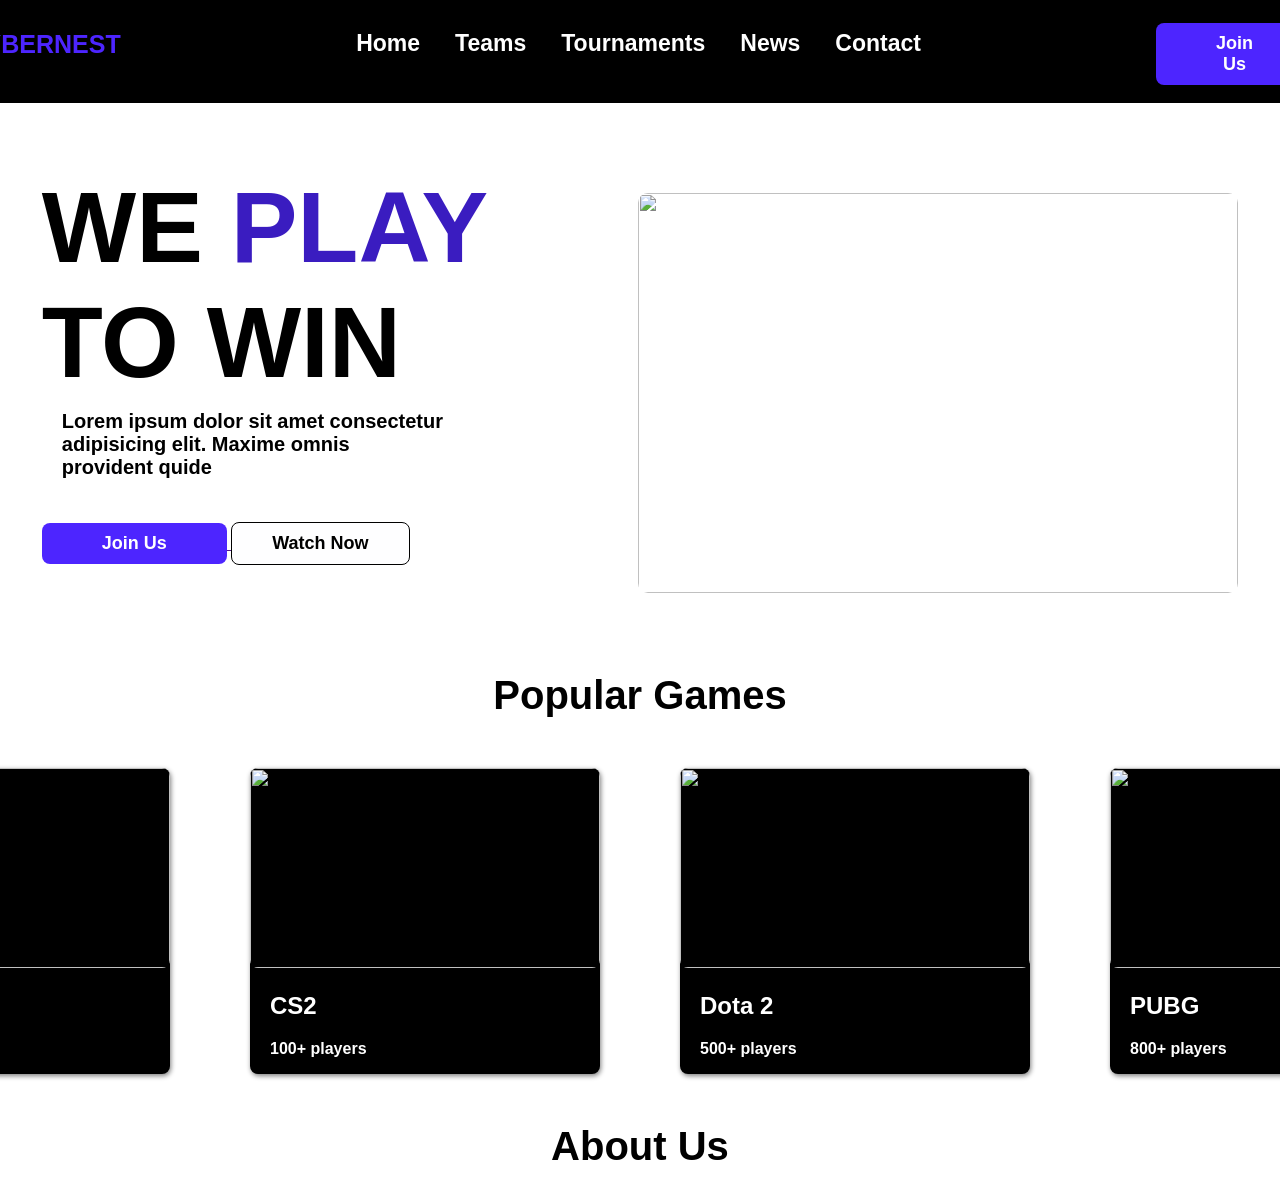
==== index.html @ 33ee45a5 "Add files via upload" ====
<!DOCTYPE html>
<html lang="en">
<head>
    <meta charset="UTF-8">
    <meta name="viewport" content="width=device-width, initial-scale=1.0">
    <title>CYBERNEST</title>
    <link rel="stylesheet" href="style.css">
    <link rel="stylesheet"  href="https://unpkg.com/aos@2.3.1/dist/aos.css">
</head>
<body>
    <header>
        <div>
        <h1 data-aos="fade-right" data-aos-delay="100" data-aos-duration="800">CYBERNEST</h1>
        </div>
     <a href="index.html">Home</a>
     <a href="teams.html">Teams</a>
     <a href="tournaments.html">Tournaments</a>
     <a href="news.html">News</a>
      <a href="contact.html">Contact</a>
     <div>
        <a href="contact.html">
        <button>Join Us</button>
        </a>
     </div>
    </header>

<main class="home">
 <div class="hero">
    <div>
<h1>WE <span>PLAY</span><br>TO WIN</h1>
<p>Lorem ipsum dolor sit amet consectetur<br> adipisicing elit. Maxime omnis<br> provident quide</p>
<a href="">
<button class="b1">Join Us</button>
</a>
<a href="">
<button class="b2">Watch Now</button> 
</a>   
</div>
<img src="images/images.jpg">
</div>
<h1 style="text-align: center; font-size: 40px; margin-top: 50px;">Popular Games</h1>
<div class="popular">
    <div>
     <img src="images/images (1).jpg">
     <h2>Valorant</h2>
     <p>50+ players</p>
    </div>
    <div>
     <img src="images/images (2).jpg">
     <h2>CS2</h2>
     <p>100+ players</p>
    </div>
    <div>
     <img src="images/imag.jpg">
     <h2>Dota 2</h2>
     <p>500+ players</p>
    </div>
    <div>
     <img src="images/images3.jpg">
     <h2>PUBG</h2>
     <p>800+ players</p>
    </div>
</div>
<div>
    <h1 style="text-align: center; font-size: 40px; margin-top: 50px;" >About Us</h1>

    <div>

    </div>
</div>
</main>

    <script src="https://unpkg.com/aos@2.3.1/dist/aos.js"></script>
    <script>
        AOS.init((once = true));
    </script>
</body>
</html>
---- style.css ----
header{
    top: 0;
    z-index: 1000;
    position: sticky;
    display: flex;
    gap: 35px;
    justify-content: center;
    background-color: black;
    color: white;
    padding-bottom: 18px;
}
body{
margin: 0;
padding: 0;
font-weight: bold;
font-family: 'Segoe UI', Tahoma, Geneva, Verdana, sans-serif;
}
header h1{
        padding-top: 13px;
    font-size: 25px;
    color: rgb(77, 37, 255);
    margin-right: 200px;
}
header a{
    font-size: 23px;
    padding-top: 30px;
    text-decoration: none;
   color: white;
}
header button{
 margin-left: 200px;
 background-color: rgb(77, 37, 255);
    border-radius: 8px;
    color: white ;
    border: none;
    padding: 10px 60px;
    margin-top: 23px;
    font-family: 'Segoe UI', Tahoma, Geneva, Verdana, sans-serif;
font-weight: bold;
font-size: 18px;
transition: 0.4s ease-in-out !important;
}
header button:hover{
    background-color: rgb(28, 11, 104);
}
.hero{
    display: flex;
justify-content: center;
margin-bottom: 80px;
gap: 150px;
}
.hero h1{
    font-size: 100px;
    margin-bottom: 10px;
}
.hero p{
    margin-top: 0;
    font-size: 20px;
}
.hero img{
    margin-top: 90px;
  width: 600px;
  height: 400px;
 border-radius: 10px;
}
span{
    color: rgb(58, 28, 192);
}
.popular img{
  width: 350px ;
  height: 200px;
  border-radius: 8px;
}
.popular{
    display: flex;
    margin-top: 50px;
    justify-content: center;
    gap: 80px;
}
.popular div{
    box-shadow: 1px 2px 5px grey;
    border-radius: 8px;
    color: white;
    background-color:  rgb(0, 0, 0);
}
.popular h2,p{
    margin-left: 20px;
}
.b1{
 background-color: rgb(77, 37, 255);
    border-radius: 8px;
    color: white ;
    border: none;
    padding: 10px 60px;
    margin-top: 23px;
    font-family: 'Segoe UI', Tahoma, Geneva, Verdana, sans-serif;
font-weight: bold;
font-size: 18px;
transition: 0.4s ease-in-out !important;
}
.b1:hover{
    background-color:  rgb(28, 11, 104);
}
.b2{
    background-color: rgb(254, 254, 255);
    border-radius: 8px;
    color: rgb(0, 0, 0) ;
    border: 1px solid black;
    padding: 10px 40px;
    margin-top: 23px;
    font-family: 'Segoe UI', Tahoma, Geneva, Verdana, sans-serif;
font-weight: bold;
font-size: 18px;
transition: 0.4s ease-in-out !important;
}
.b2:hover{
    background-color: rgb(207, 207, 207);
}
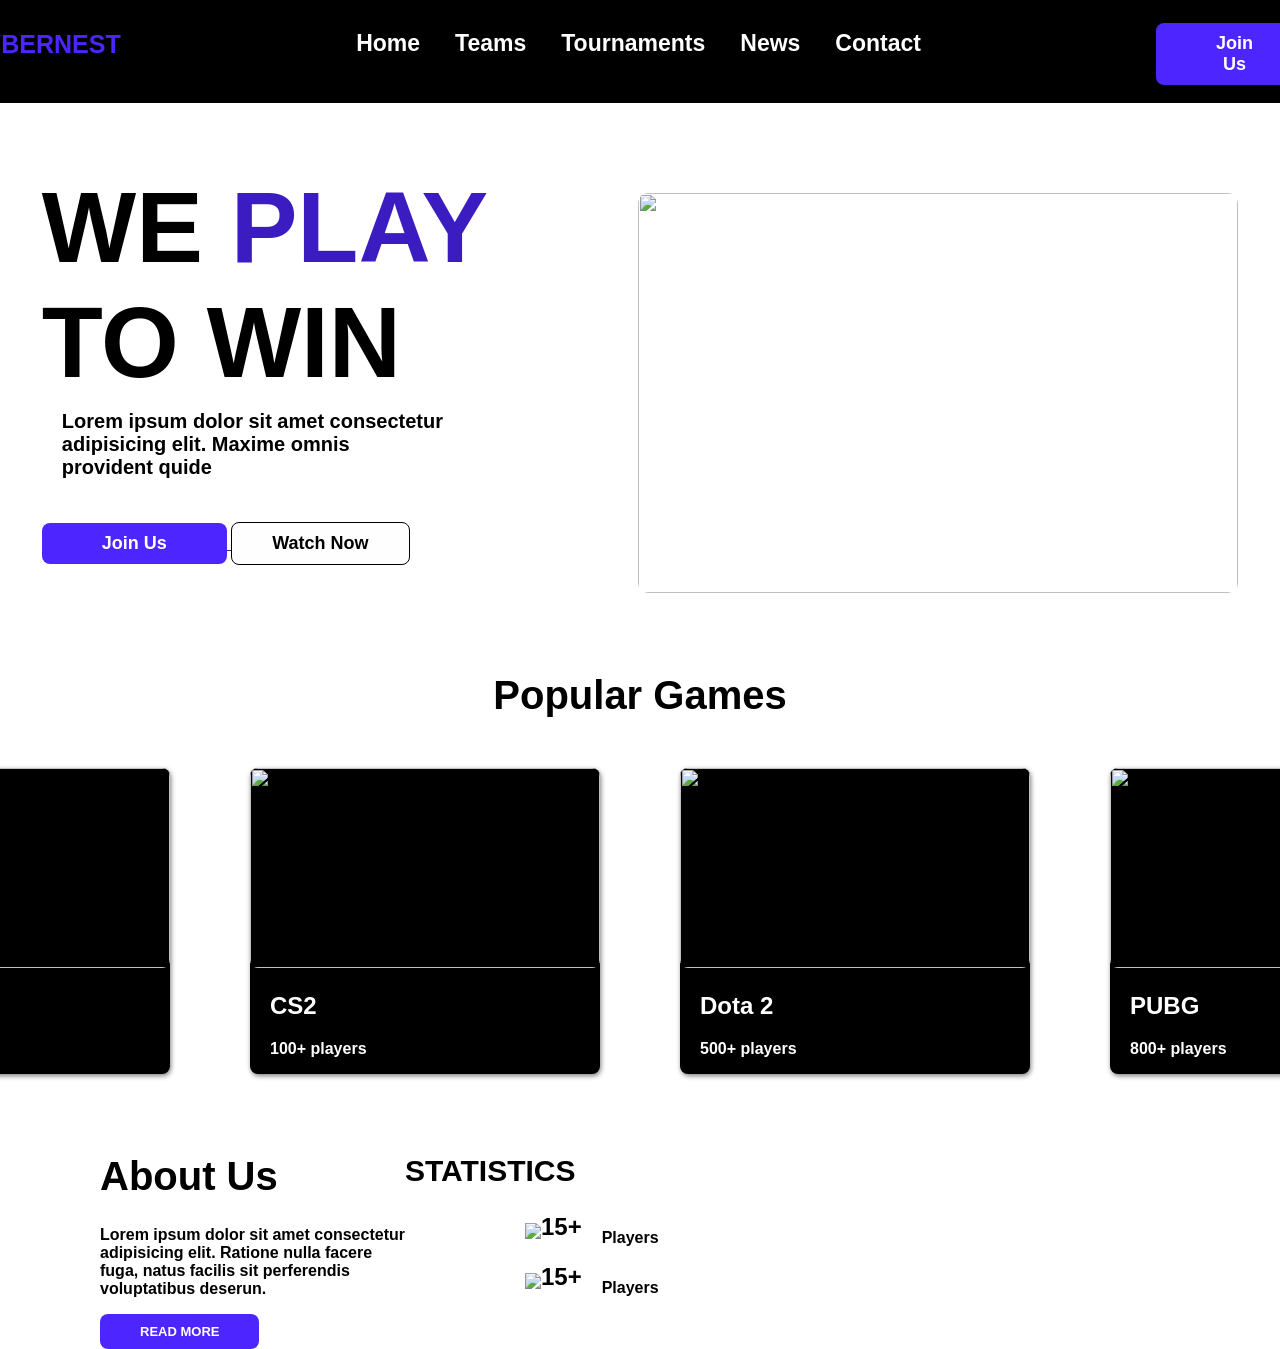
==== commit 1b252797: "Update index.html" ====
--- a/index.html
+++ b/index.html
@@ -36,37 +36,52 @@
 <button class="b2">Watch Now</button> 
 </a>   
 </div>
-<img src="images/images.jpg">
+<img src="images/img_img_gazeta_9497.jpg">
 </div>
 <h1 style="text-align: center; font-size: 40px; margin-top: 50px;">Popular Games</h1>
 <div class="popular">
     <div>
-     <img src="images/images (1).jpg">
+     <img src="images/valorant.webp">
      <h2>Valorant</h2>
      <p>50+ players</p>
     </div>
     <div>
-     <img src="images/images (2).jpg">
+     <img src="images/CS2banner.png">
      <h2>CS2</h2>
      <p>100+ players</p>
     </div>
     <div>
-     <img src="images/imag.jpg">
+     <img src="images/dota.jpg">
      <h2>Dota 2</h2>
      <p>500+ players</p>
     </div>
     <div>
-     <img src="images/images3.jpg">
+     <img src="images/pubg-battlegrounds-19vwb.avif">
      <h2>PUBG</h2>
      <p>800+ players</p>
     </div>
 </div>
-<div>
-    <h1 style="text-align: center; font-size: 40px; margin-top: 50px;" >About Us</h1>
-
+<div class="About">
     <div>
-
+    <h1 style=" font-size: 40px;" >About Us</h1>
+    <p>Lorem ipsum dolor sit amet consectetur<br> adipisicing elit. Ratione nulla facere<br> fuga, natus facilis sit perferendis<br> voluptatibus deserun.</p>
+    <a href="">
+    <button>READ MORE</button>
+    </a>
     </div>
+    <div class="STATISTICS">
+        <h2 style="font-size: 30px; ">STATISTICS</h2>
+        <div>
+     <img src="images/gamer (2).png" style="margin-top: 10px;">
+     <h2 style="margin-top: 0;">15+</h2>
+     <p>Players</p>
+     </div>
+     <div>
+          <img src="images/gamer (2).png" style="margin-top: 10px;">
+     <h2 style="margin-top: 0;">15+</h2>
+     <p>Players</p>
+     </div>
+      </div>
 </div>
 </main>
 
@@ -75,4 +90,4 @@
         AOS.init((once = true));
     </script>
 </body>
-</html>+</html>
--- a/style.css
+++ b/style.css
@@ -115,4 +115,32 @@
 }
 .b2:hover{
     background-color: rgb(207, 207, 207);
-}+}
+.About{
+    margin-left: 80px;
+    display: flex;
+}
+.About h1{
+    margin-left: 20px;
+    margin-top: 80px;
+}
+.About button{
+     background-color: rgb(77, 37, 255);
+    border-radius: 8px;
+    color: white ;
+    border: none;
+    margin-left: 20px;
+    padding: 10px 40px;
+    font-family: 'Segoe UI', Tahoma, Geneva, Verdana, sans-serif;
+font-weight: bold;
+font-size: 13px;
+transition: 0.4s ease-in-out !important;
+}
+.STATISTICS div{
+    text-align: center;
+    margin-left: 120px;
+    display: flex;
+}
+.STATISTICS h2{
+    margin-top: 80px;
+}
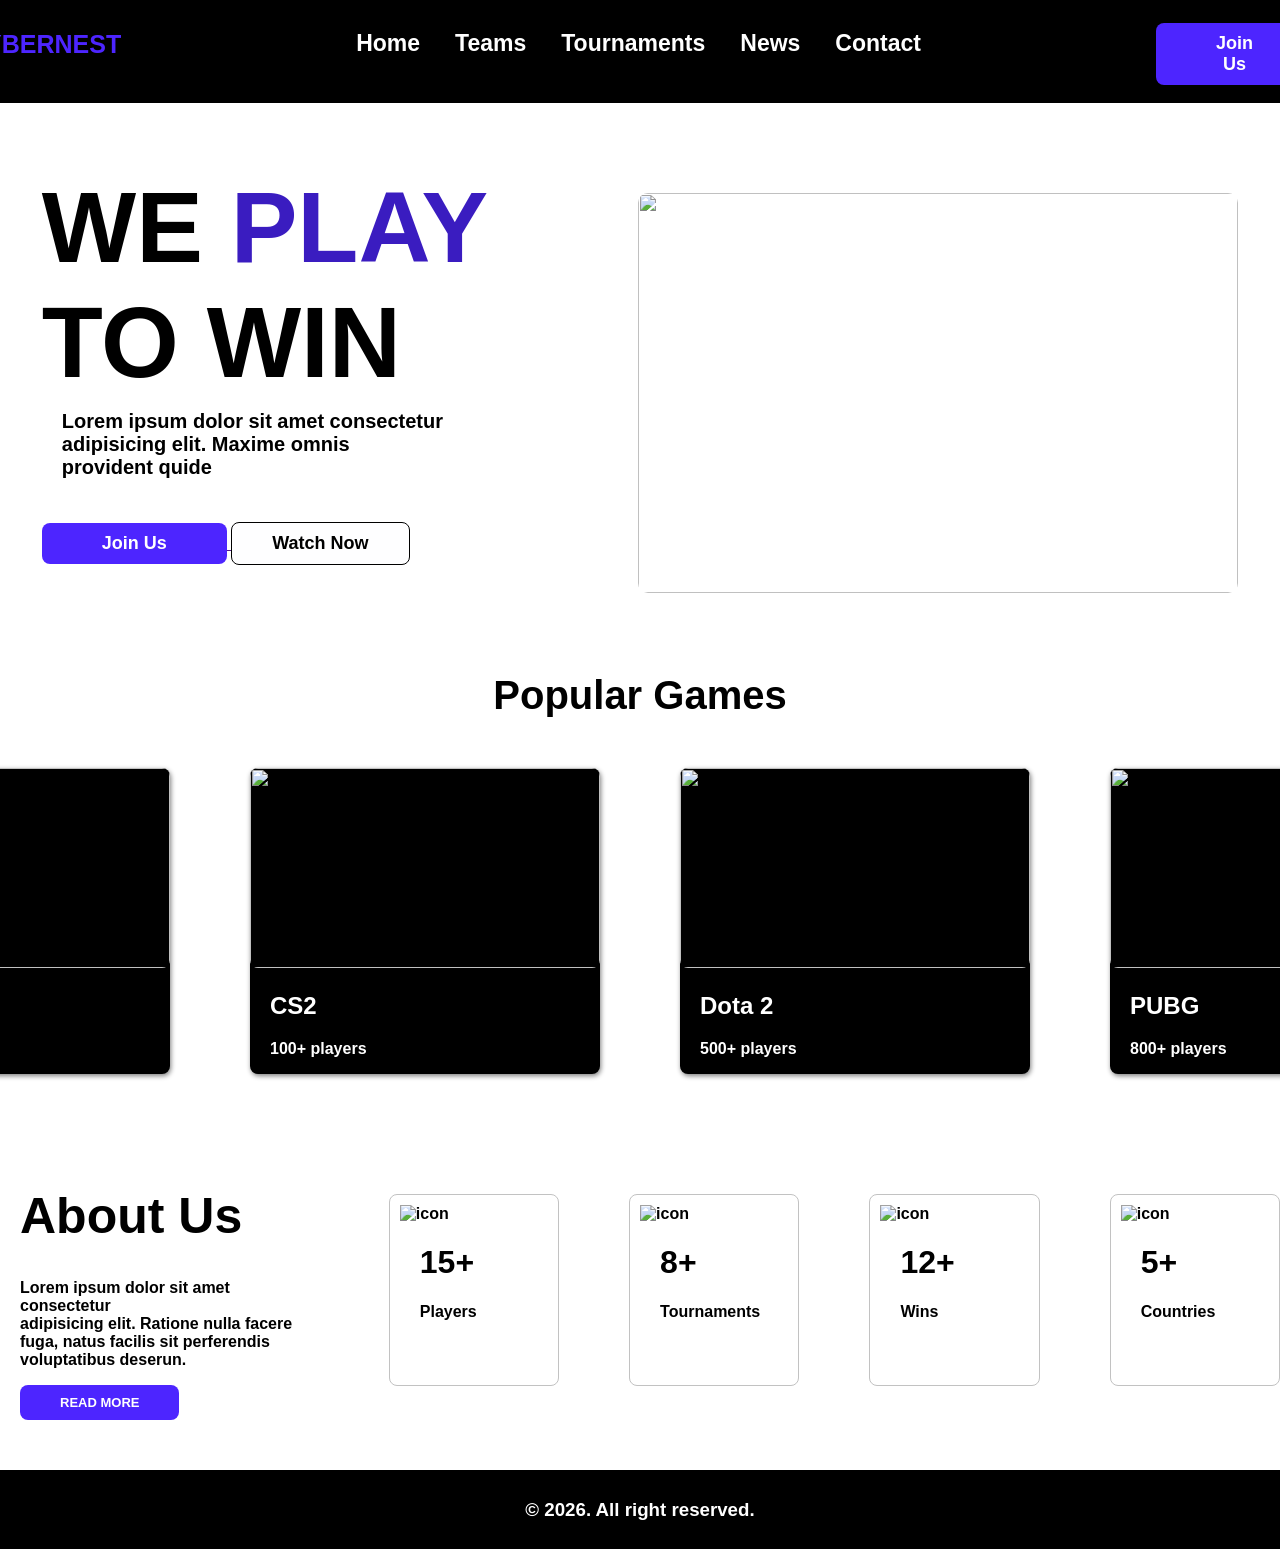
==== commit 0ac0aab1: "Update index.html" ====
--- a/index.html
+++ b/index.html
@@ -12,14 +12,14 @@
         <div>
         <h1 data-aos="fade-right" data-aos-delay="100" data-aos-duration="800">CYBERNEST</h1>
         </div>
-     <a href="index.html">Home</a>
-     <a href="teams.html">Teams</a>
-     <a href="tournaments.html">Tournaments</a>
-     <a href="news.html">News</a>
-      <a href="contact.html">Contact</a>
-     <div>
+     <a href="index.html" data-aos="fade-right" data-aos-delay="100" data-aos-duration="800">Home</a>
+     <a href="teams.html" data-aos="fade-right" data-aos-delay="150" data-aos-duration="800">Teams</a>
+     <a href="tournaments.html" data-aos="fade-right" data-aos-delay="200" data-aos-duration="800">Tournaments</a>
+     <a href="news.html" data-aos="fade-right" data-aos-delay="250" data-aos-duration="800">News</a>
+      <a href="contact.html" data-aos="fade-right" data-aos-delay="300" data-aos-duration="800">Contact</a>
+     <div data-aos="fade-right" data-aos-delay="300" data-aos-duration="1000">
         <a href="contact.html">
-        <button>Join Us</button>
+        <button >Join Us</button>
         </a>
      </div>
     </header>
@@ -62,29 +62,39 @@
     </div>
 </div>
 <div class="About">
-    <div>
-    <h1 style=" font-size: 40px;" >About Us</h1>
-    <p>Lorem ipsum dolor sit amet consectetur<br> adipisicing elit. Ratione nulla facere<br> fuga, natus facilis sit perferendis<br> voluptatibus deserun.</p>
-    <a href="">
-    <button>READ MORE</button>
-    </a>
-    </div>
-    <div class="STATISTICS">
-        <h2 style="font-size: 30px; ">STATISTICS</h2>
-        <div>
-     <img src="images/gamer (2).png" style="margin-top: 10px;">
-     <h2 style="margin-top: 0;">15+</h2>
-     <p>Players</p>
-     </div>
-     <div>
-          <img src="images/gamer (2).png" style="margin-top: 10px;">
-     <h2 style="margin-top: 0;">15+</h2>
-     <p>Players</p>
-     </div>
-      </div>
+            <div data-aos="zoom-out" data-aos-delay="150" data-aos-duration="1000">
+                <h1 style="font-size: 50px;" data-aos="zoom-out" data-aos-delay="100" data-aos-duration="900">About Us</h1>
+                <p>Lorem ipsum dolor sit amet consectetur<br> adipisicing elit. Ratione nulla facere<br> fuga, natus facilis sit perferendis<br> voluptatibus deserun.</p>
+               <button>READ MORE</button>
+             </div>
+            <div class="div1" data-aos="fade-left" data-aos-delay="100" data-aos-duration="800">
+                <img src="images/gamer (2).png" alt="icon">
+                <h1>15+</h1>
+                <p>Players</p>
+            </div>
+                <div class="div1" data-aos="fade-left" data-aos-delay="100" data-aos-duration="800">
+                <img src="images/gamer (2).png" alt="icon">
+                <h1>8+ </h1>
+                <p>Tournaments</p>
+            </div>
+                <div class="div1" data-aos="fade-left" data-aos-delay="100" data-aos-duration="800">
+                <img src="images/gamer (2).png" alt="icon">
+                <h1>12+</h1>
+                <p>Wins</p>
+            </div>
+                <div class="div1" data-aos="fade-left" data-aos-delay="100" data-aos-duration="800">
+                <img src="images/gamer (2).png" alt="icon">
+                <h1>5+</h1>
+                <p>Countries</p>
+            </div>
+</div>
 </div>
 </main>
-
+<footer >
+    <div>
+        <h3>&copy; 2026. All right reserved.</h3>
+    </div>
+</footer >
     <script src="https://unpkg.com/aos@2.3.1/dist/aos.js"></script>
     <script>
         AOS.init((once = true));
--- a/style.css
+++ b/style.css
@@ -117,12 +117,22 @@
     background-color: rgb(207, 207, 207);
 }
 .About{
-    margin-left: 80px;
-    display: flex;
+    margin-top: 80px;
+    display: flex ;
+    gap: 70px;
+    justify-content: center;
+    margin-bottom: 50px;
 }
 .About h1{
     margin-left: 20px;
-    margin-top: 80px;
+}
+.div1{
+    margin-top: 40px;
+    border: 1px solid rgb(194, 194, 194);
+    width: 4cm;
+    height: 4.5cm;
+    padding: 10px;
+    border-radius: 8px;
 }
 .About button{
      background-color: rgb(77, 37, 255);
@@ -136,11 +146,82 @@
 font-size: 13px;
 transition: 0.4s ease-in-out !important;
 }
-.STATISTICS div{
+footer{
+    background-color: black;
+    color: white;
     text-align: center;
-    margin-left: 120px;
-    display: flex;
-}
-.STATISTICS h2{
-    margin-top: 80px;
-}
+    padding: 10px;
+}
+.valorant img{
+    width: 250px;
+    border-radius: 10px;
+    height: 250px;
+}
+.our{
+    text-align: center;
+    justify-content:    center ;
+}
+.valorant{
+    display: flex;
+    flex-wrap: wrap;
+    gap: 70px;
+    margin: 50px 200px 50px 200px;
+    text-align: center;
+    justify-content:center ;
+}
+.valorant div{
+    box-shadow: 1px 2px 10px grey;
+    border-radius: 10px;
+    border: none;
+}
+.tour img {
+   width: 450px;
+   height: 200px;
+}
+.tour{
+    display: flex ;
+    flex-direction: column;
+       margin-bottom: 50px;
+}
+.div2{
+    display: flex;
+    gap: 40px;
+     margin-bottom: 20px;
+     box-shadow: 2px 2px 10px grey;
+}
+.Contact{
+    margin-top: 50px;
+    display: flex;
+    justify-content: center;
+    padding-bottom: 8%;
+    gap: 220px;
+}
+.lets{
+    font-size: 22px;
+}
+input{
+    padding: 15px 150px;
+    margin-top: 15px;
+    border-radius: 5px;
+    border: 1px solid   rgb(77, 37, 255);
+}
+#message{
+    margin-top: 15px;
+     border: 1px solid   rgb(77, 37, 255);
+     border-radius: 5px;
+}
+#submit{
+     padding: 15px 170px;
+     background-color:   rgb(77, 37, 255);
+     font-weight: bold;
+     font-size: 18px;
+     border: none;
+     color: white;
+}
+.send{
+    margin-top: 50px;
+}
+::placeholder{
+    color:  rgb(77, 37, 255);
+    text-align:center;
+}
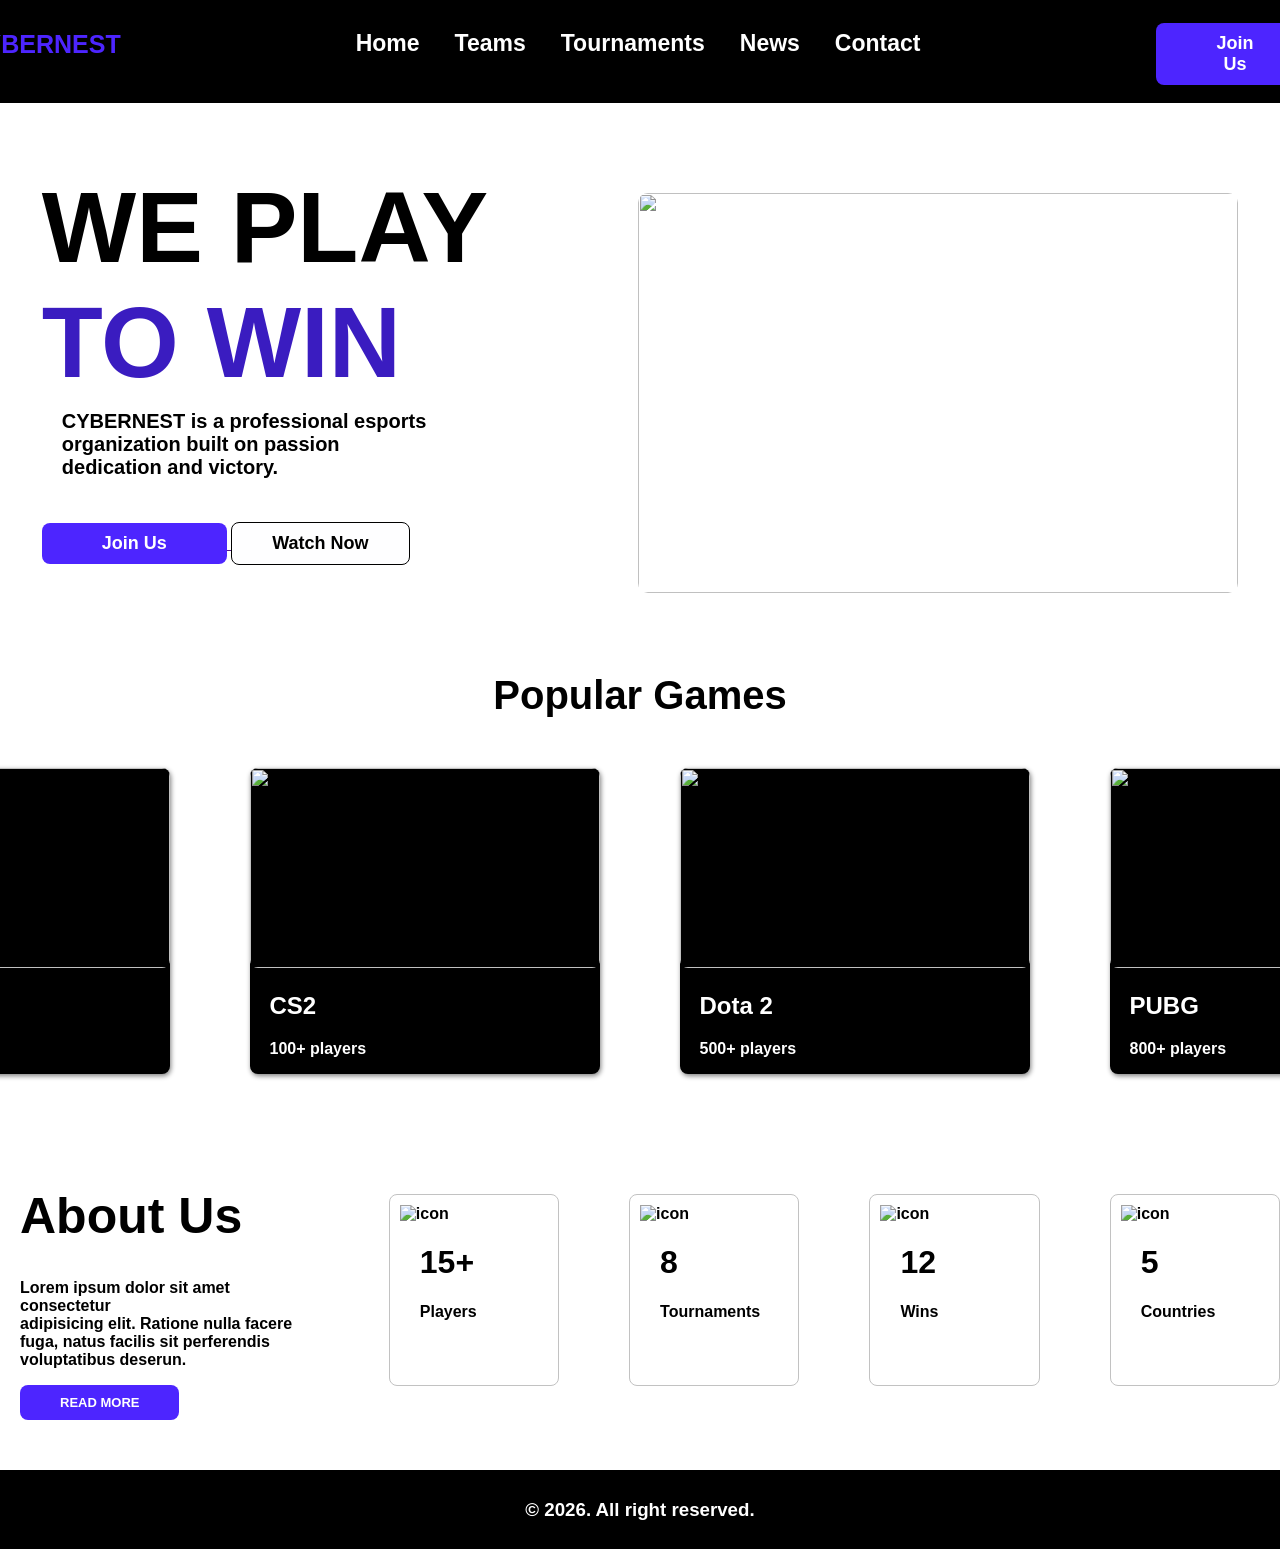
==== commit 7637d19d: "Update index.html" ====
--- a/index.html
+++ b/index.html
@@ -26,37 +26,37 @@
 
 <main class="home">
  <div class="hero">
-    <div>
-<h1>WE <span>PLAY</span><br>TO WIN</h1>
-<p>Lorem ipsum dolor sit amet consectetur<br> adipisicing elit. Maxime omnis<br> provident quide</p>
+    <div data-aos="zoom-out" data-aos-delay="200" data-aos-duration="1000">
+<h1 data-aos="zoom-out" data-aos-delay="150" data-aos-duration="1000">WE PLAY<br><span>TO WIN</span><br></h1>
+<p>CYBERNEST is a professional esports<br>organization built on passion<br>dedication and victory.</p>
 <a href="">
-<button class="b1">Join Us</button>
+<button class="b1" >Join Us</button>
 </a>
 <a href="">
 <button class="b2">Watch Now</button> 
 </a>   
 </div>
-<img src="images/img_img_gazeta_9497.jpg">
+<img src="images/img_img_gazeta_9497.jpg" data-aos="zoom-out" data-aos-delay="150" data-aos-duration="1000">
 </div>
-<h1 style="text-align: center; font-size: 40px; margin-top: 50px;">Popular Games</h1>
+<h1 style="text-align: center; font-size: 40px; margin-top: 50px; " data-aos="fade-right" data-aos-delay="150" data-aos-duration="1000">Popular Games</h1>
 <div class="popular">
-    <div>
-     <img src="images/valorant.webp">
+    <div data-aos="zoom-in" data-aos-delay="100" data-aos-duration="1000">
+     <img src="images/valorant.webp"  >
      <h2>Valorant</h2>
      <p>50+ players</p>
     </div>
-    <div>
+    <div data-aos="zoom-in" data-aos-delay="200" data-aos-duration="1000">
      <img src="images/CS2banner.png">
      <h2>CS2</h2>
      <p>100+ players</p>
     </div>
-    <div>
+    <div data-aos="zoom-in" data-aos-delay="300" data-aos-duration="1000">
      <img src="images/dota.jpg">
      <h2>Dota 2</h2>
      <p>500+ players</p>
     </div>
-    <div>
-     <img src="images/pubg-battlegrounds-19vwb.avif">
+    <div data-aos="zoom-in" data-aos-delay="400" data-aos-duration="1000">
+     <img src="images/pubg-battlegrounds-19vwb.avif" >
      <h2>PUBG</h2>
      <p>800+ players</p>
     </div>
@@ -74,17 +74,17 @@
             </div>
                 <div class="div1" data-aos="fade-left" data-aos-delay="100" data-aos-duration="800">
                 <img src="images/gamer (2).png" alt="icon">
-                <h1>8+ </h1>
+                <h1>8 </h1>
                 <p>Tournaments</p>
             </div>
                 <div class="div1" data-aos="fade-left" data-aos-delay="100" data-aos-duration="800">
                 <img src="images/gamer (2).png" alt="icon">
-                <h1>12+</h1>
+                <h1>12</h1>
                 <p>Wins</p>
             </div>
                 <div class="div1" data-aos="fade-left" data-aos-delay="100" data-aos-duration="800">
                 <img src="images/gamer (2).png" alt="icon">
-                <h1>5+</h1>
+                <h1>5</h1>
                 <p>Countries</p>
             </div>
 </div>
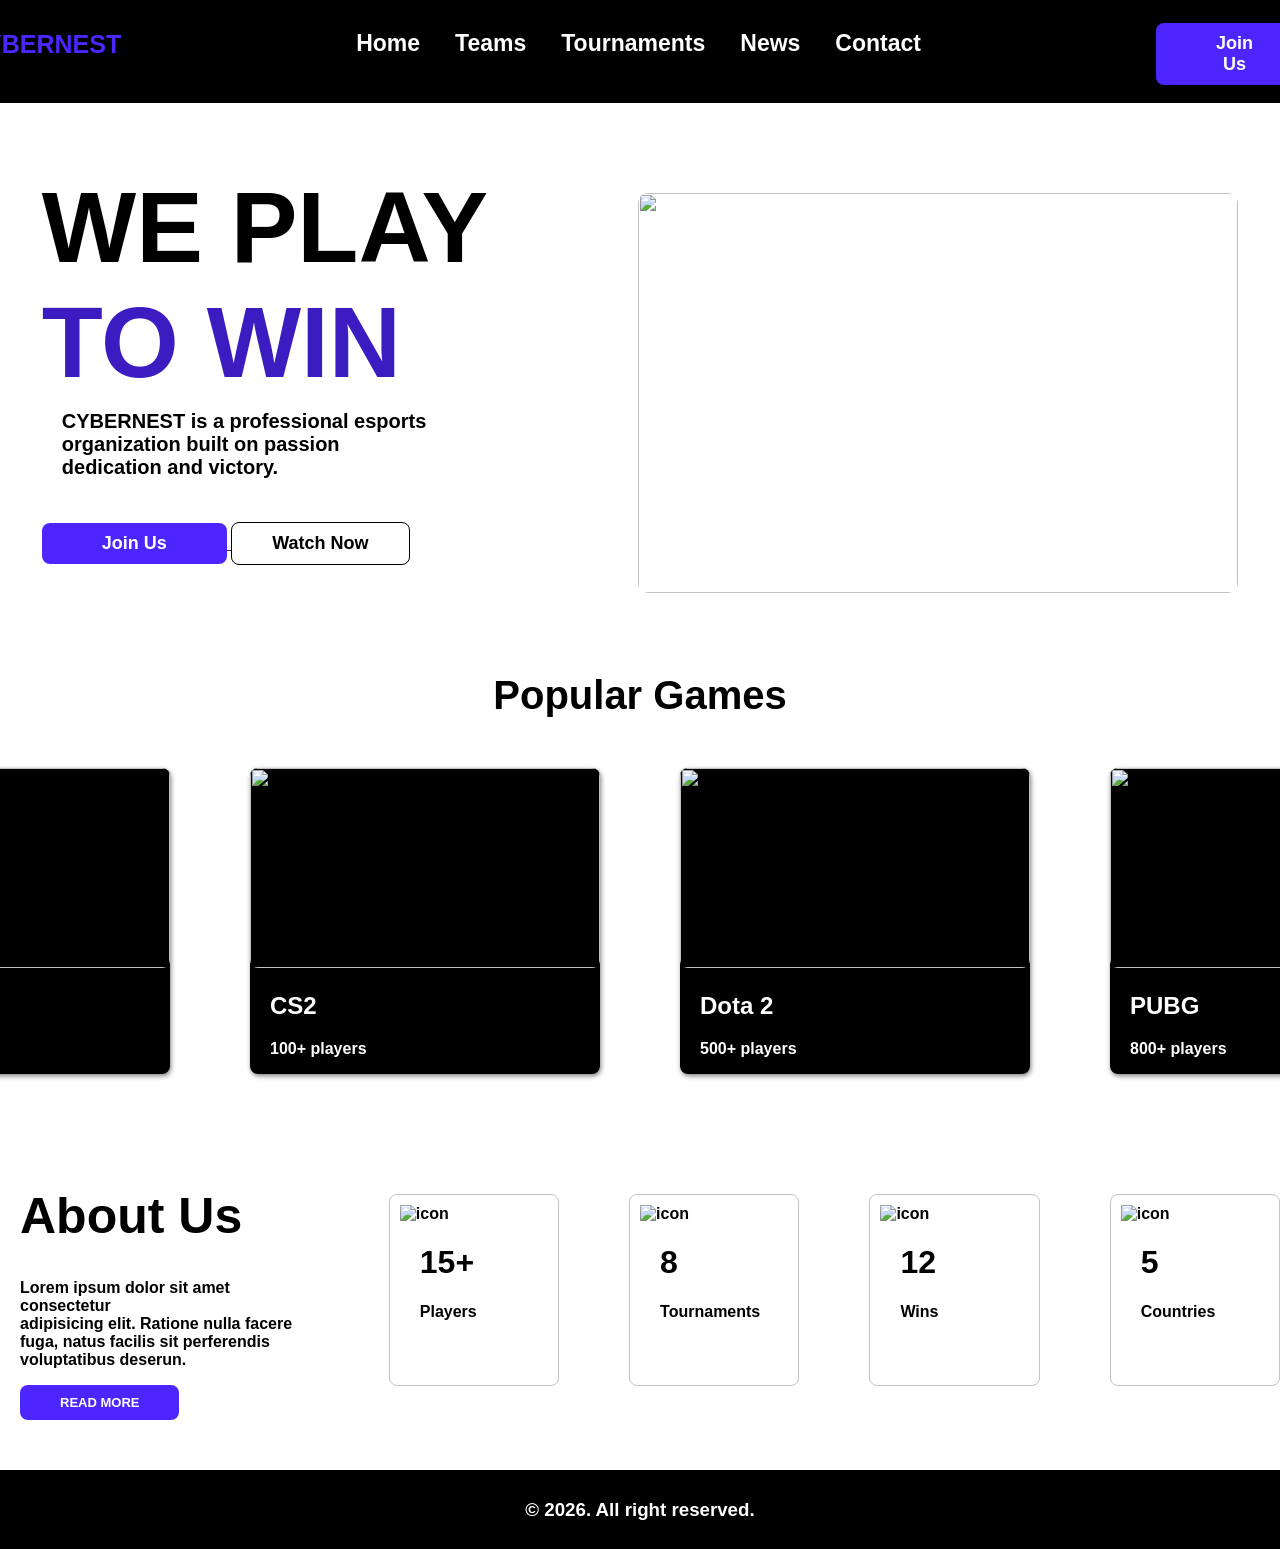
==== commit c65d71a6: "Update index.html" ====
--- a/index.html
+++ b/index.html
@@ -73,17 +73,17 @@
                 <p>Players</p>
             </div>
                 <div class="div1" data-aos="fade-left" data-aos-delay="100" data-aos-duration="800">
-                <img src="images/gamer (2).png" alt="icon">
+                <img src="images/tournament.png" alt="icon">
                 <h1>8 </h1>
                 <p>Tournaments</p>
             </div>
                 <div class="div1" data-aos="fade-left" data-aos-delay="100" data-aos-duration="800">
-                <img src="images/gamer (2).png" alt="icon">
+                <img src="images/podium.png" alt="icon">
                 <h1>12</h1>
                 <p>Wins</p>
             </div>
                 <div class="div1" data-aos="fade-left" data-aos-delay="100" data-aos-duration="800">
-                <img src="images/gamer (2).png" alt="icon">
+                <img src="images/coronavirus.png" alt="icon">
                 <h1>5</h1>
                 <p>Countries</p>
             </div>
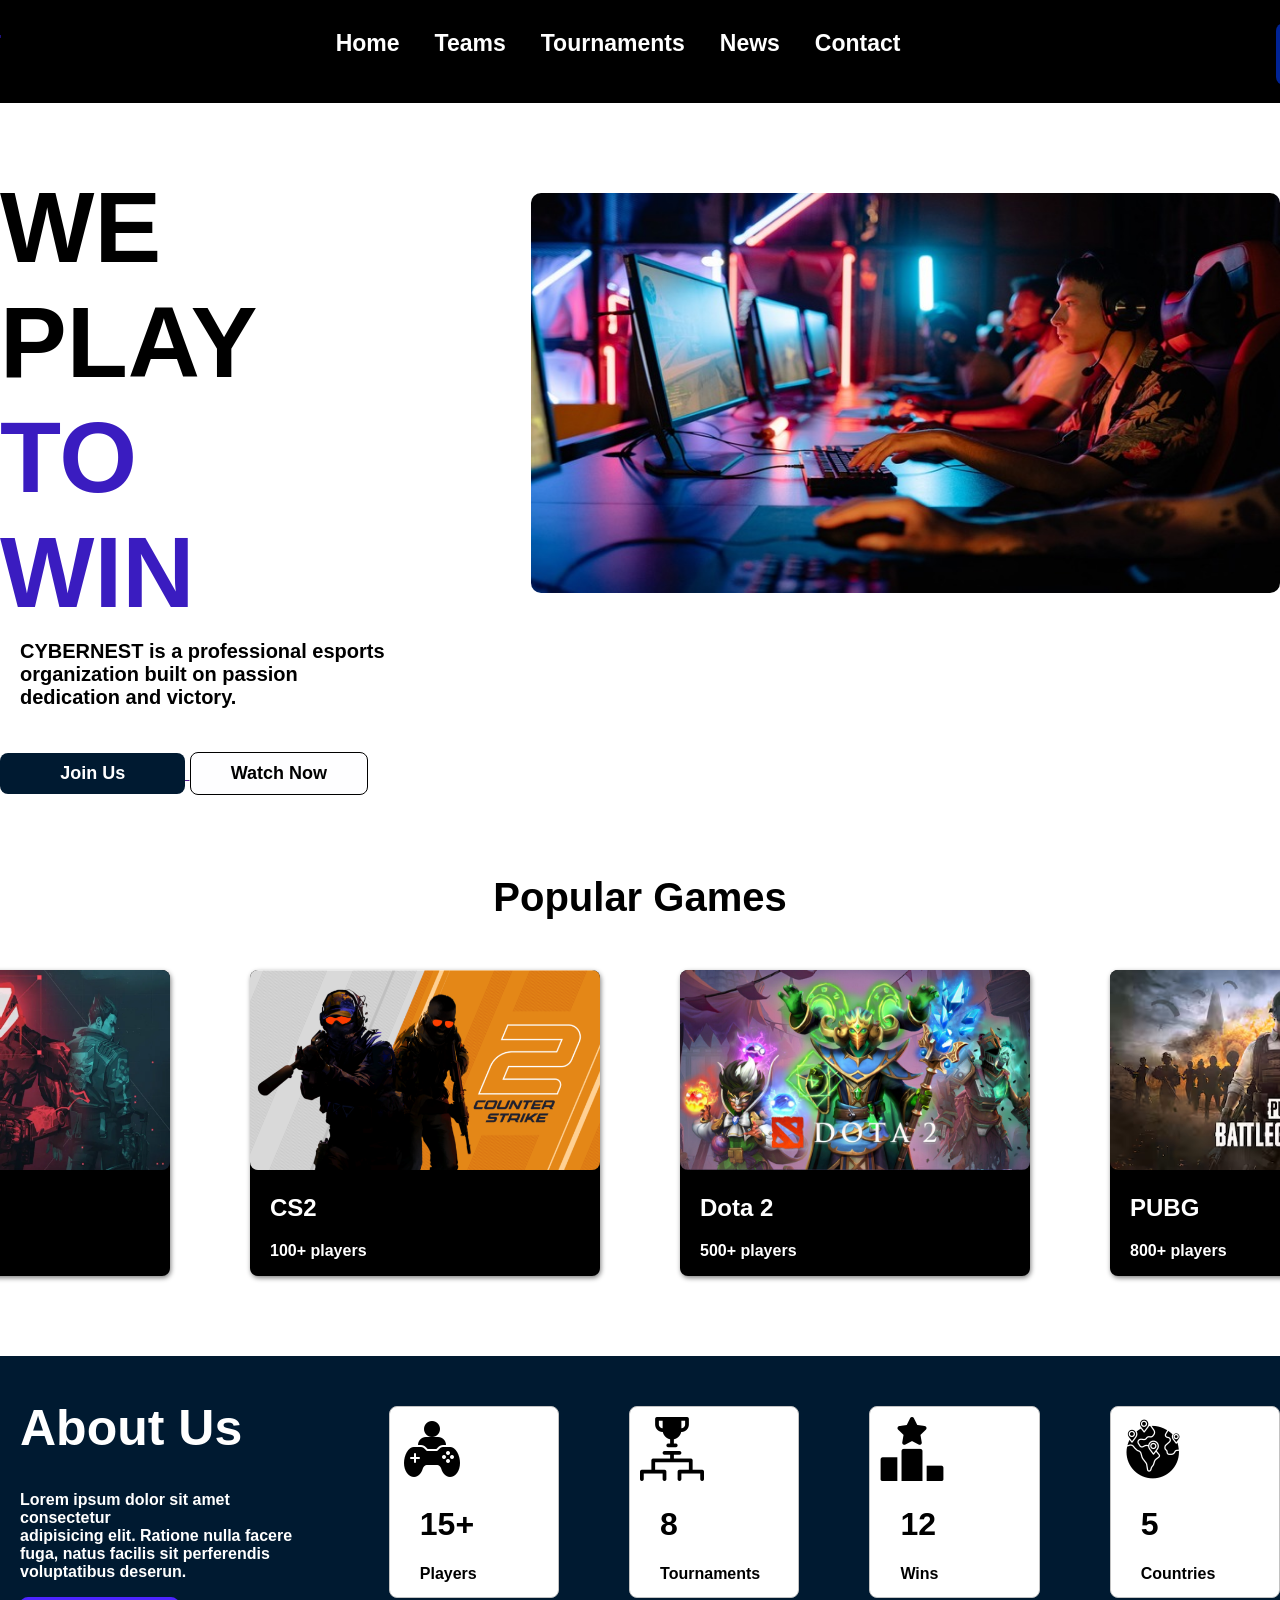
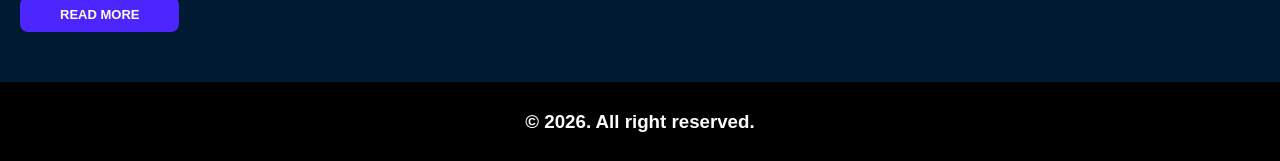
==== commit cc986399: "Update index.html" ====
--- a/index.html
+++ b/index.html
@@ -36,27 +36,27 @@
 <button class="b2">Watch Now</button> 
 </a>   
 </div>
-<img src="images/img_img_gazeta_9497.jpg" data-aos="zoom-out" data-aos-delay="150" data-aos-duration="1000">
+<img src="img_img_gazeta_9497.jpg" data-aos="zoom-out" data-aos-delay="150" data-aos-duration="1000">
 </div>
 <h1 style="text-align: center; font-size: 40px; margin-top: 50px; " data-aos="fade-right" data-aos-delay="150" data-aos-duration="1000">Popular Games</h1>
 <div class="popular">
     <div data-aos="zoom-in" data-aos-delay="100" data-aos-duration="1000">
-     <img src="images/valorant.webp"  >
+     <img src="valorant.webp"  >
      <h2>Valorant</h2>
      <p>50+ players</p>
     </div>
     <div data-aos="zoom-in" data-aos-delay="200" data-aos-duration="1000">
-     <img src="images/CS2banner.png">
+     <img src="CS2banner.png">
      <h2>CS2</h2>
      <p>100+ players</p>
     </div>
     <div data-aos="zoom-in" data-aos-delay="300" data-aos-duration="1000">
-     <img src="images/dota.jpg">
+     <img src="dota.jpg">
      <h2>Dota 2</h2>
      <p>500+ players</p>
     </div>
     <div data-aos="zoom-in" data-aos-delay="400" data-aos-duration="1000">
-     <img src="images/pubg-battlegrounds-19vwb.avif" >
+     <img src="pubg-battlegrounds-19vwb.avif" >
      <h2>PUBG</h2>
      <p>800+ players</p>
     </div>
@@ -68,22 +68,22 @@
                <button>READ MORE</button>
              </div>
             <div class="div1" data-aos="fade-left" data-aos-delay="100" data-aos-duration="800">
-                <img src="images/gamer (2).png" alt="icon">
+                <img src="gamer (2).png" alt="icon">
                 <h1>15+</h1>
                 <p>Players</p>
             </div>
                 <div class="div1" data-aos="fade-left" data-aos-delay="100" data-aos-duration="800">
-                <img src="images/tournament.png" alt="icon">
+                <img src="tournament.png" alt="icon">
                 <h1>8 </h1>
                 <p>Tournaments</p>
             </div>
                 <div class="div1" data-aos="fade-left" data-aos-delay="100" data-aos-duration="800">
-                <img src="images/podium.png" alt="icon">
+                <img src="podium.png" alt="icon">
                 <h1>12</h1>
                 <p>Wins</p>
             </div>
                 <div class="div1" data-aos="fade-left" data-aos-delay="100" data-aos-duration="800">
-                <img src="images/coronavirus.png" alt="icon">
+                <img src="coronavirus.png" alt="icon">
                 <h1>5</h1>
                 <p>Countries</p>
             </div>
--- a/style.css
+++ b/style.css
@@ -18,8 +18,8 @@
 header h1{
         padding-top: 13px;
     font-size: 25px;
-    color: rgb(77, 37, 255);
-    margin-right: 200px;
+    color: rgb(62, 37, 255);
+    margin-right: 300px;
 }
 header a{
     font-size: 23px;
@@ -28,8 +28,8 @@
    color: white;
 }
 header button{
- margin-left: 200px;
- background-color: rgb(77, 37, 255);
+ margin-left: 340px;
+  background-color: rgb(0, 35, 150);
     border-radius: 8px;
     color: white ;
     border: none;
@@ -41,15 +41,16 @@
 transition: 0.4s ease-in-out !important;
 }
 header button:hover{
-    background-color: rgb(28, 11, 104);
+    background-color: rgb(40, 15, 150);
 }
 .hero{
     display: flex;
 justify-content: center;
 margin-bottom: 80px;
-gap: 150px;
+gap: 5px;
 }
 .hero h1{
+    margin-right: 220px;
     font-size: 100px;
     margin-bottom: 10px;
 }
@@ -59,7 +60,7 @@
 }
 .hero img{
     margin-top: 90px;
-  width: 600px;
+  width: 950px;
   height: 400px;
  border-radius: 10px;
 }
@@ -87,7 +88,7 @@
     margin-left: 20px;
 }
 .b1{
- background-color: rgb(77, 37, 255);
+ background-color:  rgb(0, 26, 49);
     border-radius: 8px;
     color: white ;
     border: none;
@@ -99,7 +100,7 @@
 transition: 0.4s ease-in-out !important;
 }
 .b1:hover{
-    background-color:  rgb(28, 11, 104);
+    background-color:  rgb(33, 4, 162);
 }
 .b2{
     background-color: rgb(254, 254, 255);
@@ -120,8 +121,10 @@
     margin-top: 80px;
     display: flex ;
     gap: 70px;
+    background-color: rgb(0, 26, 49);
+    padding: 10px 0 50px;
+    color: white;
     justify-content: center;
-    margin-bottom: 50px;
 }
 .About h1{
     margin-left: 20px;
@@ -130,8 +133,10 @@
     margin-top: 40px;
     border: 1px solid rgb(194, 194, 194);
     width: 4cm;
+    color: black;
     height: 4.5cm;
     padding: 10px;
+    background-color: white;
     border-radius: 8px;
 }
 .About button{
@@ -145,6 +150,9 @@
 font-weight: bold;
 font-size: 13px;
 transition: 0.4s ease-in-out !important;
+}
+.About button:hover{
+   background-color: rgb(1, 32, 136);
 }
 footer{
     background-color: black;
@@ -153,16 +161,22 @@
     padding: 10px;
 }
 .valorant img{
-    width: 250px;
+    width: 280px;
+    background-color: white;
     border-radius: 10px;
-    height: 250px;
+    height: 270px;
 }
 .our{
     text-align: center;
     justify-content:    center ;
+     background-color: rgb(0, 26, 49);
+     padding: 7px;
+     color: white;
 }
 .valorant{
     display: flex;
+    padding: 20px;
+    border-radius: 10px;
     flex-wrap: wrap;
     gap: 70px;
     margin: 50px 200px 50px 200px;
@@ -170,6 +184,37 @@
     justify-content:center ;
 }
 .valorant div{
+    background-color: white;
+}
+.div2 button{
+    border-radius: 8px;
+    border: none;
+    padding: 10px 40px;
+    font-family: 'Segoe UI', Tahoma, Geneva, Verdana, sans-serif;
+font-weight: bold;
+color: white;
+font-size: 13px;
+transition: 0.4s ease-in-out !important;
+}
+.Upcoming{
+    background-color: rgb(77, 37, 255);
+}
+.Upcoming:hover{
+    background-color: rgb(25, 0, 136);
+}
+.Live{
+    background-color: rgb(0, 184, 0); 
+}
+.Live:hover{
+    background-color: rgb(0, 126, 0);
+}
+.Finished{
+    background-color: rgb(107, 107, 107);
+}
+.Finished:hover{
+    background-color: rgb(86, 85, 85);
+}
+.valorant div{
     box-shadow: 1px 2px 10px grey;
     border-radius: 10px;
     border: none;
@@ -192,8 +237,8 @@
 .Contact{
     margin-top: 50px;
     display: flex;
+    margin-bottom: 7%;
     justify-content: center;
-    padding-bottom: 8%;
     gap: 220px;
 }
 .lets{
@@ -225,3 +270,55 @@
     color:  rgb(77, 37, 255);
     text-align:center;
 }
+.FEATURED img{
+    border-radius: 10px;
+    width: 520px;
+    height: 300px;
+}
+.FEATURED button{
+          background-color: rgb(0, 27, 115);
+    border-radius: 8px;
+    color: white ;
+    border: none;
+    margin-left: 20px;
+    padding: 10px 40px;
+    font-family: 'Segoe UI', Tahoma, Geneva, Verdana, sans-serif;
+font-weight: bold;
+font-size: 13px;
+transition: 0.4s ease-in-out !important;
+}
+
+.FEATURED button:hover{
+    background-color: rgb(0, 52, 222);
+}
+.cards img{
+   width: 350px;
+   height: 200px;
+   border-radius: 10px;
+}
+.news {
+    margin: 50px;
+    gap: 120px;
+    display: flex;
+    margin-bottom: 7%;
+}
+.cards {
+    display: flex;
+    flex-wrap:wrap ;
+    gap: 20px;
+}
+.cards button{
+           background-color: rgb(0, 27, 115);
+    border-radius: 8px;
+    color: white ;
+    border: none;
+    margin-left: 20px;
+    padding: 10px 40px;
+    font-family: 'Segoe UI', Tahoma, Geneva, Verdana, sans-serif;
+font-weight: bold;
+font-size: 13px;
+transition: 0.4s ease-in-out !important;
+}
+.cards button:hover{
+        background-color: rgb(0, 52, 221);
+}
